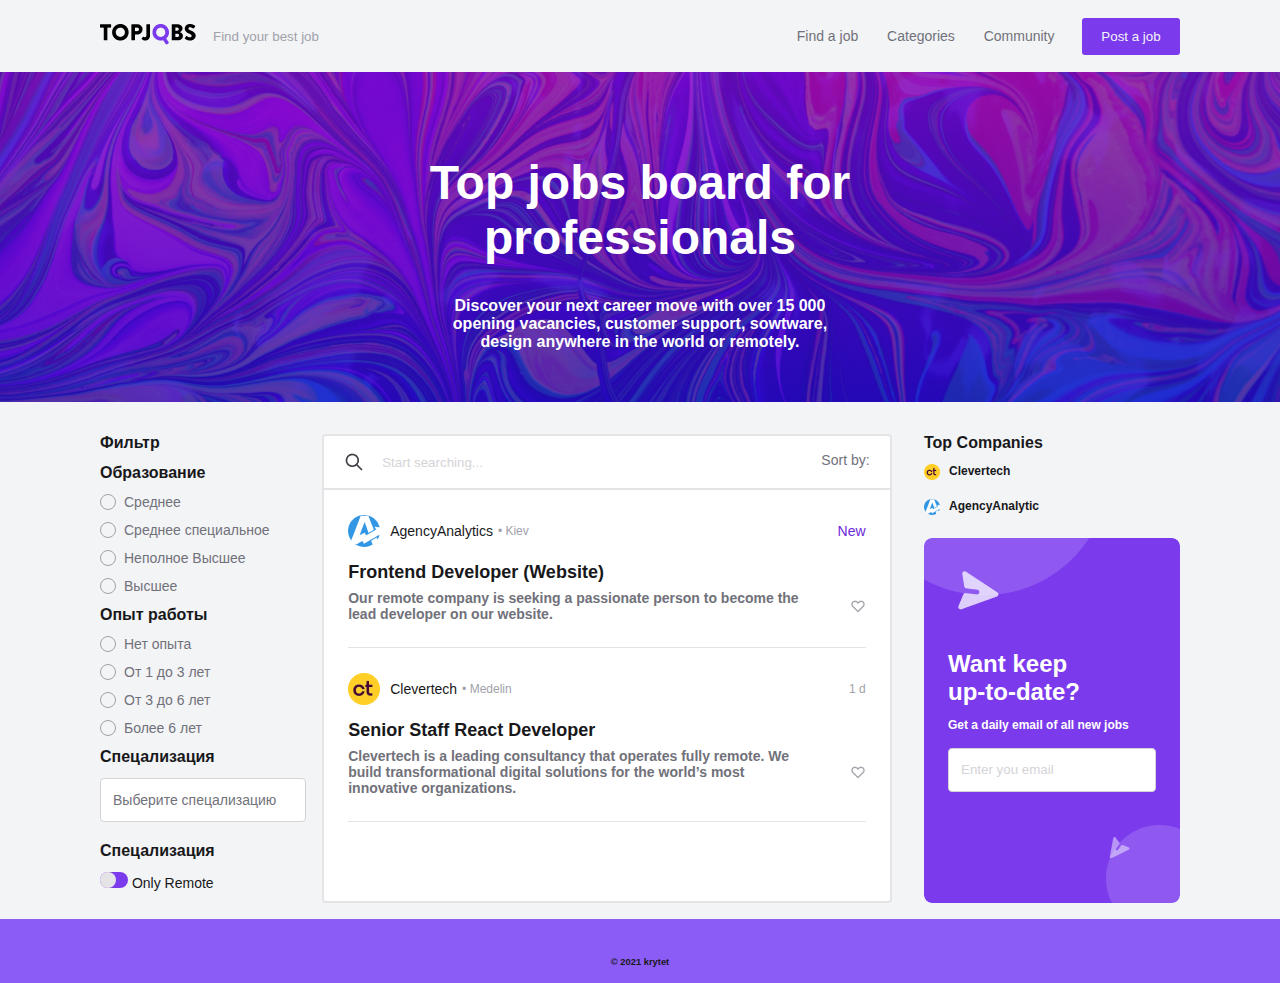
==== index.html @ fb3dc89b "first commit" ====
<!DOCTYPE html>
<html>
    <head>
        <title>Job search</title>
        <meta>
        <link rel="stylesheet" href="style.css">
    </head>
    <body>
        <header>
            <div id="top" class="top">
                <div>
                    <img src="./img/logo.png" alt="logo">
                </div>
                <input type="text" name="search" id="input_search" placeholder="Find your best job">
                <div id="menu" class="menu">
                    <a href="#">Find a job</a>
                    <a href="#">Categories</a>
                    <a href="#">Community</a>
                </div>
                <button>Post a job</button>
            </div>
            <div id="logo" class="logo">
                <div id="slogan" class="slogan">
                    <h1>Top jobs board for professionals</h1>
                    <h5>Discover your next career move with over 15 000 opening 
                        vacancies, customer support, sowtware, design anywhere in 
                        the world or remotely.
                    </h5>
                </div>
                
            </div>

        </header>
        <div id="content" class="content">
            <div id="left_sidebar" class="left_sidebar">
                <h5>Фильтр</h5>
                <h5>Образование</h5>
                <label class="radio_select">
                    <input type="radio" name="education" class="redio_select">
                    <span class="fake"></span>
                    <span>Среднее</span>
                </label>
                <label class="radio_select">
                    <input type="radio" name="education" class="redio_select">
                    <span class="fake"></span>
                    <span>Среднее специальное</span>
                </label>
                <label class="radio_select">
                    <input type="radio" name="education" class="redio_select">
                    <span class="fake"></span>
                    <span>Неполное Высшее</span>
                </label>
                <label class="radio_select">
                    <input type="radio" name="education" class="redio_select">
                    <span class="fake"></span>
                    <span>Высшее</span>
                </label>
                <h5>Опыт работы</h5>
                <label class="radio_select">
                    <input type="radio" name="experience" class="redio_select">
                    <span class="fake"></span>
                    <span>Нет опыта</span>
                </label>
                <label class="radio_select">
                    <input type="radio" name="experience" class="redio_select">
                    <span class="fake"></span>
                    <span>От 1 до 3 лет</span>
                </label>
                <label class="radio_select">
                    <input type="radio" name="experience" class="redio_select">
                    <span class="fake"></span>
                    <span>От 3 до 6 лет</span>
                </label>
                <label class="radio_select">
                    <input type="radio" name="experience" class="redio_select">
                    <span class="fake"></span>
                    <span>Более 6 лет</span>
                </label>
                <h5>Спецализация</h5>
                <input type="text" name="specialization" id="specialization" placeholder="Выберите спецализацию">
                <h5>Спецализация</h5>
                <label class="select_bolean">
                    <input type="checkbox" name="remote" class="checkbox_bolean">
                    <span class="check_bolean"></span>
                    <span>Only Remote</span>
                </label>
            </div>
            <div id="jobs_block" class="jobs_block">
                
                <div id="search" class="search">
                    <img src="./img/search.png" alt="search">
                    <input type="text" name="search" id="input_search" placeholder="Start searching...">
                    <div id="sort" class="sort">Sort by:</div>
                </div>
                <div id="jobs_list" class="jobs_list">
                    <div id="job_info" class="job_info">
                        <div id="name_company" class="name_company">
                            <img src="./img/Avatar.png" alt="Avatar">
                            <div id="name_com" class="name_com">AgencyAnalytics</div>
                            <div id="city" class="city">• Kiev</div>
                            <div id="data_age" class="new">New</div>
                        </div>
                        <div id="name_job" class="name_job">
                            <h2>Frontend Developer (Website)</h2>
                        </div>
                        <div id="description" class="description">
                            <h3>Our remote company is seeking a passionate 
                                person to become the lead developer on our website.
                            </h3>
                            <img src="./img/heart.png" alt="heart">
                        </div>
                    </div>
                    <div id="job_info" class="job_info">
                        <div id="name_company" class="name_company">
                            <img src="./img/avatar_comp_1.png" alt="Avatar">
                            <div id="name_com" class="name_com">Clevertech</div>
                            <div id="city" class="city">• Medelin</div>
                            <div id="data_age" class="data_age">1 d</div>
                        </div>
                        <div id="name_job" class="name_job">
                            <h2>Senior Staff React Developer</h2>
                        </div>
                        <div id="description" class="description">
                            <h3>Clevertech is a leading consultancy that 
                                operates fully remote. We build 
                                transformational digital solutions for the 
                                world’s most innovative organizations.
                            </h3>
                            <img src="./img/heart.png" alt="heart">
                        </div>
                    </div>
                </div>
            </div>
            
            <div id="right_sidebar" class="right_sidebar">
                <h5>Top Companies</h5>
                <div id="top_company_list" class="top_company_list">
                    <div id="name_short_company" class="name_short_company">
                        <img src="./img/avatar_comp_1.png" alt="logo">
                        <h4>Clevertech</h4>
                    </div>
                    <div id="name_short_company" class="name_short_company">
                        <img src="./img/Avatar.png" alt="logo">
                        <h4>AgencyAnalytic</h4>
                    </div>
                </div>
                <div id="email_mailing" class="email_mailing">
                    <h2>Want keep up-to-date?</h2>
                    <h3>Get a daily email of all new jobs</h3>
                    <input type="email" name="mailing" id="mailing" placeholder="Enter you email">
                </div>
            </div>
        </div>
        <footer>
            <h6>© 2021 krytet</h6>

        </footer>
    </body>
</html>
---- style.css ----
body{
    margin: 0px;
    background-color: #F3F4F6;
    font-size: 14px;
    font-family: 'Helvetica', 'Neue';
    color: #18181B;
}
header{
    display: flex;
    flex-direction: column;
}
.top{
    display: flex;
    flex-direction: row;
    height: 37px;
    padding: 17.5px 100px;
    align-items: center;
}
.top input {
    flex-grow: 1;
    background: none;
    border: none;
    margin-left: 15px;
}
.top input::placeholder{
    color: #A1A1AA;
}
.top a {
    color: #71717A;
    text-decoration: none;
    font-size: 14px;
    font-family: 'Helvetica', 'Neue';
    margin-left: 25px;
}
.top button{
    background-color: #7C3AED;
    color: #F3F4F6;
    border: none;
    border-radius: 3px;
    height: 37px;
    width: 98px;
    padding: 0;
    margin-left: 27.5px;
}
input:focus{
    outline: none;
}
h5 {
    margin: 0px;
}

.logo {
    background-image: url("./img/background.png");
    background-size: cover;
    display: flex;
    flex-direction: column;
    text-align: center;
    height: 330px;

}
.slogan {
    margin: auto;
    color: #FFFFFF;
}
.slogan h1 {
    font-size: 48px;
    max-width: 584px;
}
.slogan h5 {
    max-width: 410px;
    font-size: 16px;
    margin: auto;
}
.content{
    display: grid;
    grid-template-columns: 1fr 3fr 1fr ;
    grid-column-gap: 3%;
    padding-top: 32px;
    padding-left: 100px;
    padding-right: 100px;
}

.left_sidebar h5 {
    color: #18181B;
    font-size: 16px;
    margin-bottom: 12px;
}

.radio_select {
    display: grid;
    grid-template-columns: 16px auto;
    grid-column-gap: 8px;
    text-align: left;
    color: #71717A;
    font-size: 14px;
    padding-bottom: 12px;
}

.radio_select input {
    display: none;
}

.fake {
    height: 14px;
    width: 14px;
    border: 1px solid #A1A1AA;
    border-radius: 50%;
    transition: 1s;
    position: relative;
}
.fake:hover {
    border: 1px solid #5c5c5c;
    transition: 0.2s;
}
.fake::before {
    content: "";
    position: absolute;
    top: 50%;
    left: 50%;
    transform: translate(-50%, -50%);
    display: block;
    height: 3px;
    width: 3px;
    border-radius: 50%;
    border: 6px solid #7C3AED;
    transition: 0.5s;
    opacity: 0;
}
.redio_select:checked + .fake::before {
    opacity: 1;
}

.left_sidebar input {
    width: 100%;
    height: 40px;
    border-radius: 4px;
    border: 1px solid #D4D4D8;
    padding-left: 12px;
    font-size: 14px;
    margin-bottom: 20px;
}
.left_sidebar input::placeholder {
    color: #71717A;
}

.select_bolean  {
    display: inline;
}
.checkbox_bolean {
    display: none;
}
.check_bolean {
    display: inline-block;
    height: 16px;
    width: 28px;
    border-radius: 8px;
    background-color: #7C3AED;
    transition: 1s;
}
.check_bolean::before {
    content: "";
    display: block;
    position: relative;
    height: 16px;
    width: 16px;
    border-radius: 50%;
    background-color: #E4E4E7;
    left: 0%;
    opacity: 1;
    transition: 1s;
}
.checkbox_bolean:checked + .check_bolean::before {
    background-color: #7C3AED;
    left: 12px;
}
.checkbox_bolean:checked + .check_bolean {
    background-color: #E4E4E7;
}



.jobs_block {
    background-color: white;
    border: 2px solid #E4E4E7;
    border-radius: 4px;
}
.search {
    display: flex;
    flex-direction: row;
    padding: 16px 20px;
    border-bottom: 2px solid #E4E4E7;
}
.search input {
    flex-grow: 1;
    color:  #71717A;
    border: none;
    margin-left: 16px;
}
input::placeholder {
    color: #D4D4D8; 
}
.sort {
    color: #71717A;
}

.job_info {
    min-height: 100px;
    margin: 25px 24px;
    display: flex;
    flex-direction: column;
    border-bottom: 1px solid #E4E4E7;
}

.name_company {
    display: flex;
    flex-direction: row;
    align-items: center;
}
.name_company img {
    height: 32px;
    width: 32px;
}
.name_com {
    font-size: 14px;
    padding-left: 10px;
}
.city {
    flex-grow: 1;
    color: #A1A1AA;
    font-size: 12px;
    padding-left: 5px;
}
.data_age {
    color: #A1A1AA;
    font-size: 12px;
    padding-left: 5px;
}
.new {
    color: #6D28D9;
}

.name_job h2 {
    font-size: 18px;
    margin-bottom: 7px;
}

.description {
    display: flex;
    flex-direction: row;
    margin-bottom: 25px;

}
.description h3 {
    color: #71717A;
    font-size: 14px;
    flex-grow: 1;
    
    margin: 0px;
}
.description img {
    height: 16px;
    width: 16px;
    margin-left: 35px;
    margin-top: auto;
    margin-bottom: auto;
}

.right_sidebar {
    display: flex;
    flex-direction: column;
    min-width: 256px;
}
.right_sidebar h5 {
    font-size: 16px;
}

.name_short_company{
    display: flex;
    flex-direction: row;
    align-items: center;
    margin-top: 12px;
}
.name_short_company img {
    height: 16px;
    width: 16px;
    margin-bottom: auto;
}
.name_short_company h4 {
    font-size: 12px;
    margin-top: 0px;
    margin-left: 9px;
    margin-bottom: 9px;

}

.email_mailing {
    background-image: url("./img/Email.png");
    border-radius: 8px;
    height: 365px;
    width: 256px;
    display: flex;
    flex-direction: column;
    margin: 0px;
    vertical-align: middle;
    color: white;
    margin-top: 16px;
}
.email_mailing h2 {
    font-size: 24px;
    margin-top: auto;
    margin-left: 24px;
    margin-right: 24px;
    margin-bottom: 0px;
    width: 150px;
}
.email_mailing h3 {
    font-size: 12px;
    margin-left: 24px;
    margin-right: 24px;
    margin-bottom: 16px;
    width: 190px;
}
.email_mailing input {
    border-radius: 4px;
    border: 1px solid #D4D4D8;
    margin-left: 24px;
    margin-right: 24px;
    height: 40px;
    padding-left: 12px;
    margin-bottom: auto;
}

footer{
    text-align: center;
    background-color: #8B5CF6;
    margin-top: 16px;
    padding-top: 16px;
    padding-bottom: 16px;
}
footer h6 {
    margin-bottom: 0px;
}
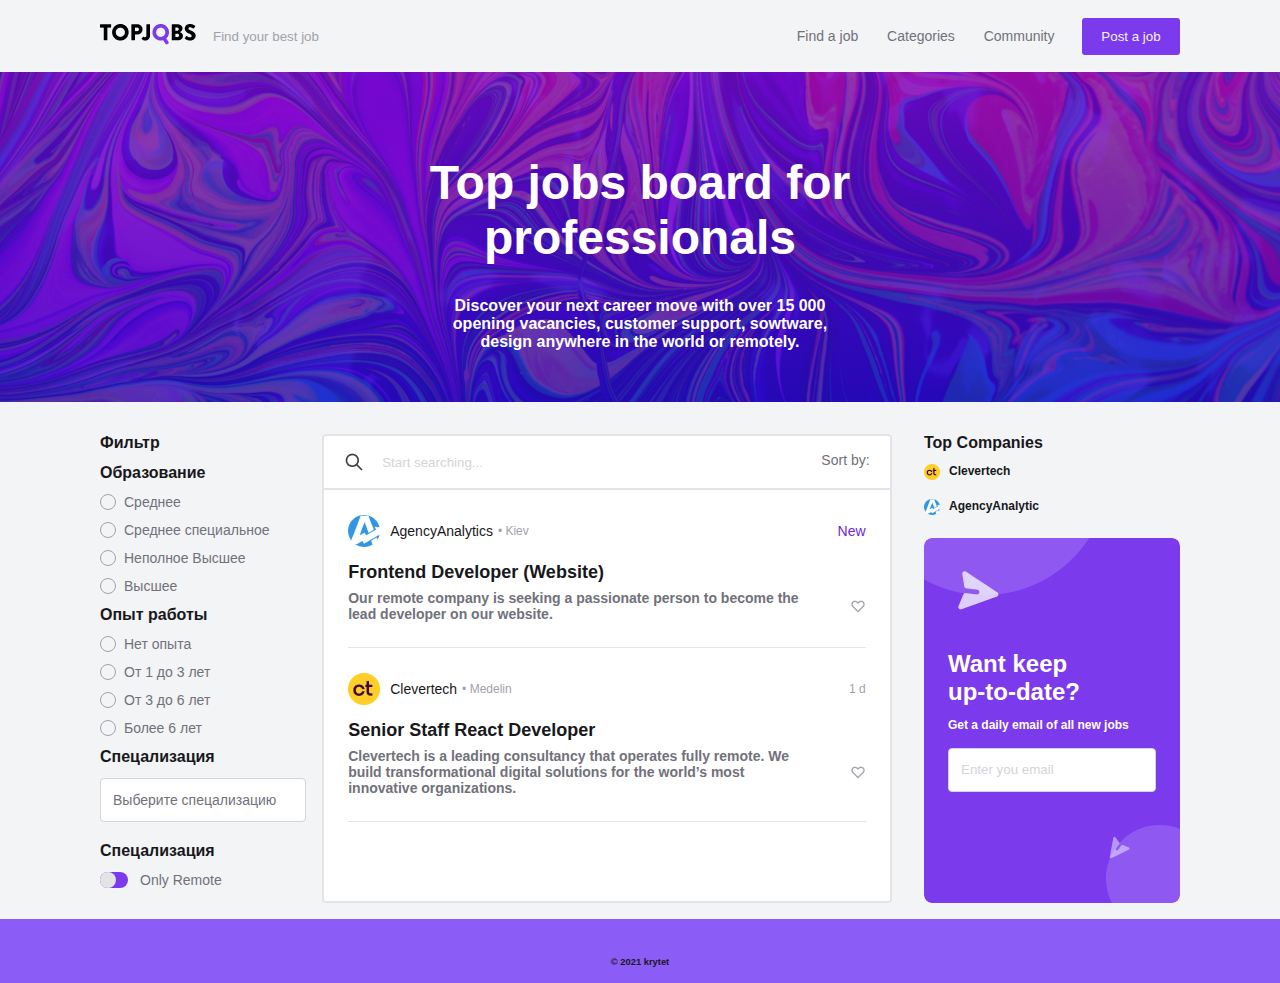
==== commit 3707f764: "add icon" ====
--- a/index.html
+++ b/index.html
@@ -4,6 +4,7 @@
         <title>Job search</title>
         <meta>
         <link rel="stylesheet" href="style.css">
+        <link rel="shortcut icon" href="./img/icon.ico" />
     </head>
     <body>
         <header>
@@ -82,7 +83,7 @@
                 <label class="select_bolean">
                     <input type="checkbox" name="remote" class="checkbox_bolean">
                     <span class="check_bolean"></span>
-                    <span>Only Remote</span>
+                    <span class="text">Only Remote</span>
                 </label>
             </div>
             <div id="jobs_block" class="jobs_block">
--- a/style.css
+++ b/style.css
@@ -146,6 +146,14 @@
 .select_bolean  {
     display: inline;
 }
+
+.select_bolean .text {
+    position:absolute;
+    padding-left: 12px;
+    color: #71717A;
+    vertical-align: middle;
+}
+
 .checkbox_bolean {
     display: none;
 }
@@ -179,6 +187,7 @@
 
 
 
+
 .jobs_block {
     background-color: white;
     border: 2px solid #E4E4E7;
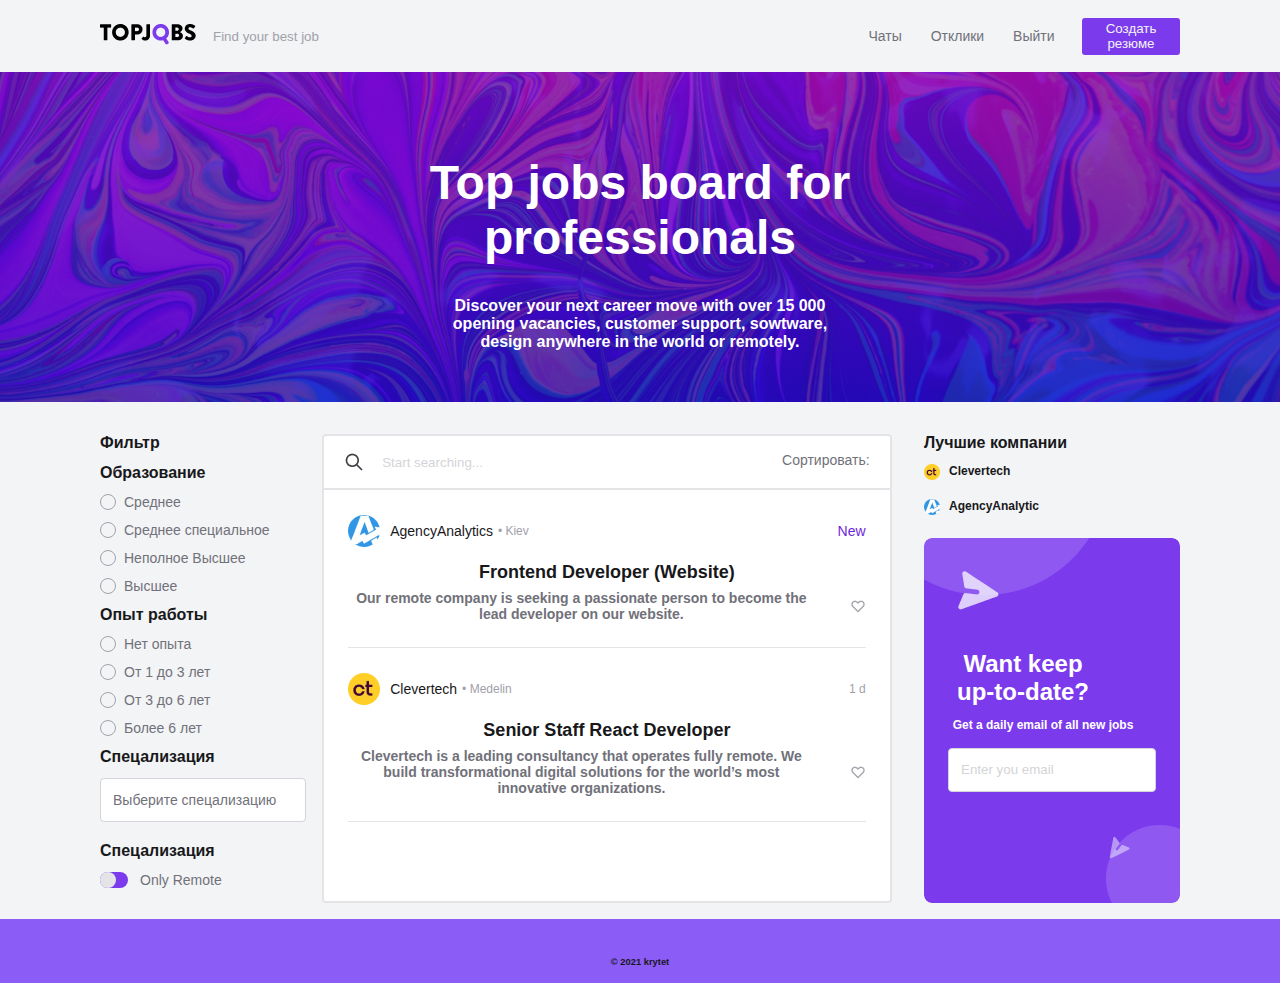
==== commit 7f8280f4: "add detail page" ====
--- a/index.html
+++ b/index.html
@@ -3,7 +3,7 @@
     <head>
         <title>Job search</title>
         <meta>
-        <link rel="stylesheet" href="style.css">
+        <link rel="stylesheet" href="./css/style.css">
         <link rel="shortcut icon" href="./img/icon.ico" />
     </head>
     <body>
@@ -14,11 +14,11 @@
                 </div>
                 <input type="text" name="search" id="input_search" placeholder="Find your best job">
                 <div id="menu" class="menu">
-                    <a href="#">Find a job</a>
-                    <a href="#">Categories</a>
-                    <a href="#">Community</a>
+                    <a href="#">Чаты</a>
+                    <a href="#">Отклики</a>
+                    <a href="#">Выйти</a>
                 </div>
-                <button>Post a job</button>
+                <button>Создать резюме</button>
             </div>
             <div id="logo" class="logo">
                 <div id="slogan" class="slogan">
@@ -91,7 +91,7 @@
                 <div id="search" class="search">
                     <img src="./img/search.png" alt="search">
                     <input type="text" name="search" id="input_search" placeholder="Start searching...">
-                    <div id="sort" class="sort">Sort by:</div>
+                    <div id="sort" class="sort">Сортировать:</div>
                 </div>
                 <div id="jobs_list" class="jobs_list">
                     <div id="job_info" class="job_info">
@@ -134,7 +134,7 @@
             </div>
             
             <div id="right_sidebar" class="right_sidebar">
-                <h5>Top Companies</h5>
+                <h5>Лучшие компании</h5>
                 <div id="top_company_list" class="top_company_list">
                     <div id="name_short_company" class="name_short_company">
                         <img src="./img/avatar_comp_1.png" alt="logo">
--- a/css/style.css
+++ b/css/style.css
@@ -0,0 +1,460 @@
+body{
+    margin: 0px;
+    background-color: #F3F4F6;
+    font-size: 14px;
+    font-family: 'Helvetica', 'Neue';
+    color: #18181B;
+}
+
+/*Настройка шапки сайта*/
+header{
+    display: flex;
+    flex-direction: column;
+}
+.top{
+    display: flex;
+    flex-direction: row;
+    height: 37px;
+    padding: 17.5px 100px;
+    align-items: center;
+}
+.top input {
+    flex-grow: 1;
+    background: none;
+    border: none;
+    margin-left: 15px;
+}
+.top input::placeholder{
+    color: #A1A1AA;
+}
+.top a {
+    color: #71717A;
+    text-decoration: none;
+    font-size: 14px;
+    font-family: 'Helvetica', 'Neue';
+    margin-left: 25px;
+}
+.top button{
+    background-color: #7C3AED;
+    color: #F3F4F6;
+    border: none;
+    border-radius: 3px;
+    height: 37px;
+    width: 98px;
+    padding: 0;
+    margin-left: 27.5px;
+}
+input:focus{
+    outline: none;
+}
+h5 {
+    margin: 0px;
+}
+
+/*Настройка логотипа блока*/
+.logo {
+    background-image: url("../img/background.png");
+    background-size: cover;
+    display: flex;
+    flex-direction: column;
+    text-align: center;
+    height: 330px;
+}
+.slogan {
+    margin: auto;
+    color: #FFFFFF;
+}
+.slogan h1 {
+    font-size: 48px;
+    max-width: 584px;
+}
+.slogan h5 {
+    max-width: 410px;
+    font-size: 16px;
+    margin: auto;
+}
+/*Нстройка основной информации*/
+.content{
+    display: grid;
+    grid-template-columns: 1fr 3fr 1fr ;
+    grid-column-gap: 3%;
+    padding-top: 32px;
+    padding-left: 100px;
+    padding-right: 100px;
+}
+/*Настрока левого бара*/
+.left_sidebar h5 {
+    color: #18181B;
+    font-size: 16px;
+    margin-bottom: 12px;
+}
+
+.radio_select {
+    display: grid;
+    grid-template-columns: 16px auto;
+    grid-column-gap: 8px;
+    text-align: left;
+    color: #71717A;
+    font-size: 14px;
+    padding-bottom: 12px;
+}
+
+.radio_select input {
+    display: none;
+}
+
+.fake {
+    height: 14px;
+    width: 14px;
+    border: 1px solid #A1A1AA;
+    border-radius: 50%;
+    transition: 1s;
+    position: relative;
+}
+.fake:hover {
+    border: 1px solid #5c5c5c;
+    transition: 0.2s;
+}
+.fake::before {
+    content: "";
+    position: absolute;
+    top: 50%;
+    left: 50%;
+    transform: translate(-50%, -50%);
+    display: block;
+    height: 3px;
+    width: 3px;
+    border-radius: 50%;
+    border: 6px solid #7C3AED;
+    transition: 0.5s;
+    opacity: 0;
+}
+.redio_select:checked + .fake::before {
+    opacity: 1;
+}
+
+.left_sidebar input {
+    width: 100%;
+    height: 40px;
+    border-radius: 4px;
+    border: 1px solid #D4D4D8;
+    padding-left: 12px;
+    font-size: 14px;
+    margin-bottom: 20px;
+}
+.left_sidebar input::placeholder {
+    color: #71717A;
+}
+
+.select_bolean  {
+    display: inline;
+}
+
+.select_bolean .text {
+    position:absolute;
+    padding-left: 12px;
+    color: #71717A;
+    vertical-align: middle;
+}
+
+.checkbox_bolean {
+    display: none;
+}
+.check_bolean {
+    display: inline-block;
+    height: 16px;
+    width: 28px;
+    border-radius: 8px;
+    background-color: #7C3AED;
+    transition: 1s;
+}
+.check_bolean::before {
+    content: "";
+    display: block;
+    position: relative;
+    height: 16px;
+    width: 16px;
+    border-radius: 50%;
+    background-color: #E4E4E7;
+    left: 0%;
+    opacity: 1;
+    transition: 1s;
+}
+.checkbox_bolean:checked + .check_bolean::before {
+    background-color: #7C3AED;
+    left: 12px;
+}
+.checkbox_bolean:checked + .check_bolean {
+    background-color: #E4E4E7;
+}
+
+
+
+/*Настройка блока вакансий*/ 
+.jobs_block {
+    background-color: white;
+    border: 2px solid #E4E4E7;
+    border-radius: 4px;
+}
+.search {
+    display: flex;
+    flex-direction: row;
+    padding: 16px 20px;
+    border-bottom: 2px solid #E4E4E7;
+}
+.search input {
+    flex-grow: 1;
+    color:  #71717A;
+    border: none;
+    margin-left: 16px;
+}
+input::placeholder {
+    color: #D4D4D8; 
+}
+.sort {
+    color: #71717A;
+}
+
+.job_info {
+    min-height: 100px;
+    margin: 25px 24px;
+    display: flex;
+    flex-direction: column;
+    border-bottom: 1px solid #E4E4E7;
+}
+
+.name_company {
+    display: flex;
+    flex-direction: row;
+    align-items: center;
+}
+.name_company img {
+    height: 32px;
+    width: 32px;
+}
+.name_com {
+    font-size: 14px;
+    padding-left: 10px;
+}
+.city {
+    flex-grow: 1;
+    color: #A1A1AA;
+    font-size: 12px;
+    padding-left: 5px;
+}
+.data_age {
+    color: #A1A1AA;
+    font-size: 12px;
+    padding-left: 5px;
+}
+.new {
+    color: #6D28D9;
+}
+
+.name_job h2 {
+    font-size: 18px;
+    margin-bottom: 7px;
+}
+
+.description {
+    display: flex;
+    flex-direction: row;
+    margin-bottom: 25px;
+
+}
+.description h3 {
+    color: #71717A;
+    font-size: 14px;
+    flex-grow: 1;
+    
+    margin: 0px;
+}
+.description img {
+    height: 16px;
+    width: 16px;
+    margin-left: 35px;
+    margin-top: auto;
+    margin-bottom: auto;
+}
+
+/*Настройка правого бара*/
+.right_sidebar {
+    display: flex;
+    flex-direction: column;
+    min-width: 256px;
+}
+.right_sidebar h5 {
+    font-size: 16px;
+}
+
+.name_short_company{
+    display: flex;
+    flex-direction: row;
+    align-items: center;
+    margin-top: 12px;
+}
+.name_short_company img {
+    height: 16px;
+    width: 16px;
+    margin-bottom: auto;
+}
+.name_short_company h4 {
+    font-size: 12px;
+    margin-top: 0px;
+    margin-left: 9px;
+    margin-bottom: 9px;
+
+}
+
+.email_mailing {
+    background-image: url("../img/Email.png");
+    border-radius: 8px;
+    height: 365px;
+    width: 256px;
+    display: flex;
+    flex-direction: column;
+    margin: 0px;
+    vertical-align: middle;
+    color: white;
+    margin-top: 16px;
+}
+.email_mailing h2 {
+    font-size: 24px;
+    margin-top: auto;
+    margin-left: 24px;
+    margin-right: 24px;
+    margin-bottom: 0px;
+    width: 150px;
+}
+.email_mailing h3 {
+    font-size: 12px;
+    margin-left: 24px;
+    margin-right: 24px;
+    margin-bottom: 16px;
+    width: 190px;
+}
+.email_mailing input {
+    border-radius: 4px;
+    border: 1px solid #D4D4D8;
+    margin-left: 24px;
+    margin-right: 24px;
+    height: 40px;
+    padding-left: 12px;
+    margin-bottom: auto;
+}
+
+/*Настройка футтера*/
+footer{
+    text-align: center;
+    background-color: #8B5CF6;
+    margin-top: 16px;
+    padding-top: 16px;
+    padding-bottom: 16px;
+}
+footer h6 {
+    margin-bottom: 0px;
+}
+
+
+/* 
+            для index.html
+*/
+
+
+
+
+
+
+/*
+            для detail
+*/
+.content-detail-jobs {
+    display: grid;
+    grid-template-areas: "left right";
+    grid-column-gap: 30px;
+    align-items: center;
+    align-self:center;
+    align-content: center;
+    justify-self: center;
+    justify-content: center;
+    margin-bottom: 15px; 
+    margin-top: 30px; 
+
+}
+
+/* Блок вывода информации о вакансии */
+.view-detail-vacancy {
+    grid-area: 'left';
+    width: 700px;
+    vertical-align: top;
+    min-height: 1px;
+    padding-left: 15px;
+    padding-right: 15px;
+    border: 1px dotted #939;
+
+    background-color: white;
+    border: 2px solid #E4E4E7;
+    border-radius: 10px;
+}
+
+.view-detail-vacancy h1, h2, h3 {
+    text-align: center;
+}
+
+.view-detail-vacancy h2 {
+    color: #71717a7c;
+}
+
+.view-detail-vacancy .list-skills {
+    display: flex;
+    flex-wrap: wrap;
+    justify-content: center;
+}
+.list-skills span {
+    background-color: rgb(202, 138, 218);
+    border: 1px solid #E4E4E7;
+    border-radius: 10px;
+    padding: 5px;
+    margin: 5px;
+}
+
+/* Блок вывода информации о комании */
+.company-info-and-skills {
+    width: 300px;
+    color: #18181B;
+    font-size: 16px;
+    margin-bottom: 12px;
+    align-items: center;
+    align-self:center;
+    align-content: center;
+    text-align: center;
+}
+
+.response-vacancy {
+    background-color: rgb(202, 138, 218);
+    border: 1px solid #E4E4E7;
+    border-radius: 5px;
+    text-decoration: none;
+    padding: 10px;
+    color: black;
+    margin: 10px;
+
+}
+.response-vacancy:hover { 
+    text-decoration: none;
+    color: #F3F4F6;
+    transition: 0.5s;
+}
+
+.requirements-list-for-job {
+    font-size: 14px;
+    color: #71717a;
+}
+
+.requirements-list-for-job span {
+    color: black;
+    font-size: 14px;
+    font-style: italic;
+}
+
+
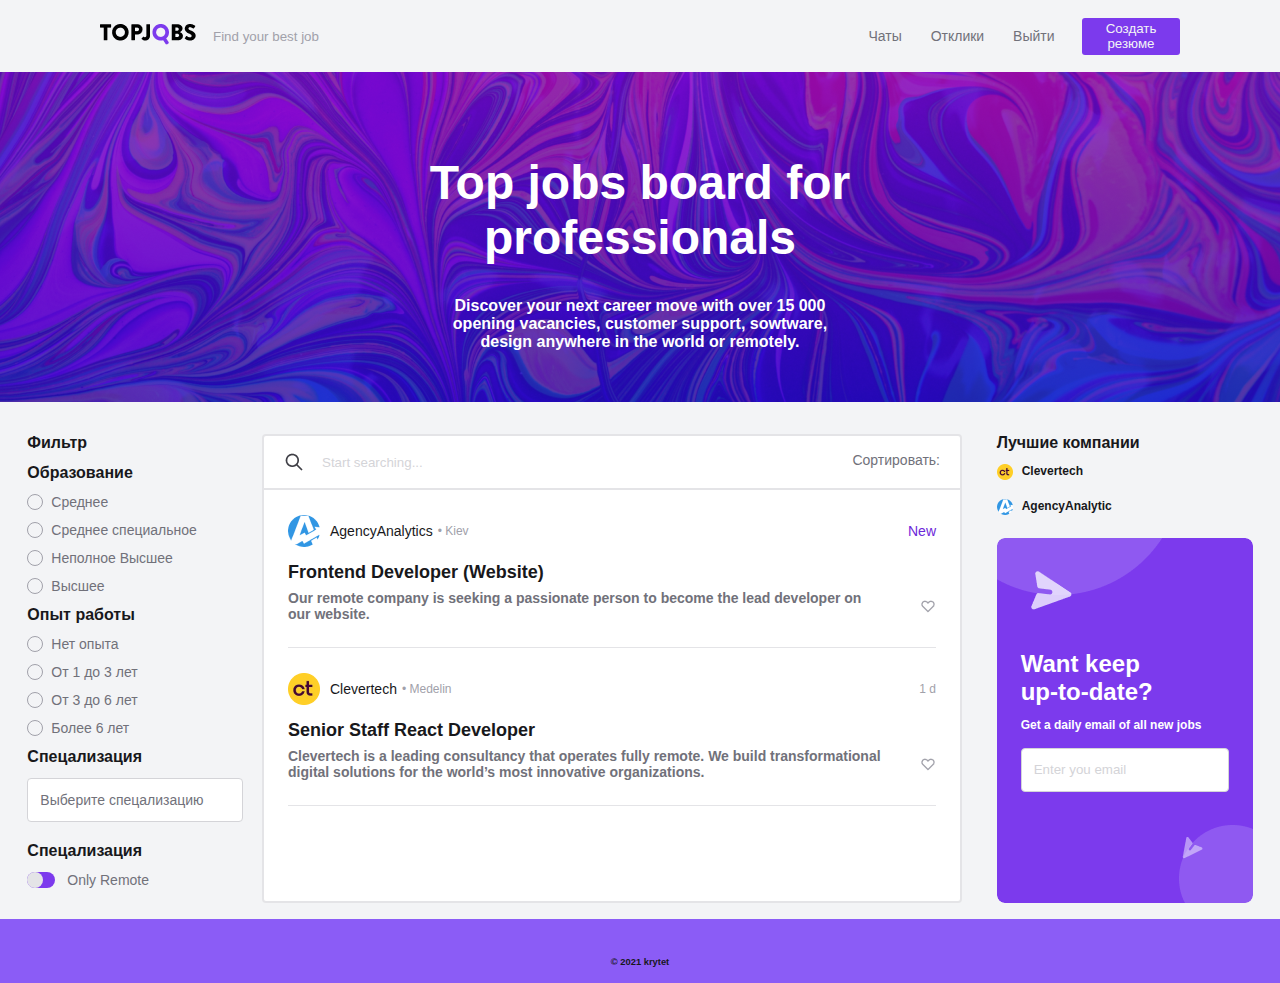
==== commit b4ede9ae: "delete extra margins in index.html and style.css" ====
--- a/index.html
+++ b/index.html
@@ -28,9 +28,7 @@
                         the world or remotely.
                     </h5>
                 </div>
-                
             </div>
-
         </header>
         <div id="content" class="content">
             <div id="left_sidebar" class="left_sidebar">
@@ -132,7 +130,6 @@
                     </div>
                 </div>
             </div>
-            
             <div id="right_sidebar" class="right_sidebar">
                 <h5>Лучшие компании</h5>
                 <div id="top_company_list" class="top_company_list">
@@ -154,7 +151,6 @@
         </div>
         <footer>
             <h6>© 2021 krytet</h6>
-
         </footer>
     </body>
 </html>--- a/css/style.css
+++ b/css/style.css
@@ -11,6 +11,7 @@
     display: flex;
     flex-direction: column;
 }
+
 .top{
     display: flex;
     flex-direction: row;
@@ -18,15 +19,18 @@
     padding: 17.5px 100px;
     align-items: center;
 }
+
 .top input {
     flex-grow: 1;
     background: none;
     border: none;
     margin-left: 15px;
 }
+
 .top input::placeholder{
     color: #A1A1AA;
 }
+
 .top a {
     color: #71717A;
     text-decoration: none;
@@ -34,6 +38,7 @@
     font-family: 'Helvetica', 'Neue';
     margin-left: 25px;
 }
+
 .top button{
     background-color: #7C3AED;
     color: #F3F4F6;
@@ -44,9 +49,11 @@
     padding: 0;
     margin-left: 27.5px;
 }
+
 input:focus{
     outline: none;
 }
+
 h5 {
     margin: 0px;
 }
@@ -60,28 +67,33 @@
     text-align: center;
     height: 330px;
 }
+
 .slogan {
     margin: auto;
     color: #FFFFFF;
 }
+
 .slogan h1 {
     font-size: 48px;
     max-width: 584px;
 }
+
 .slogan h5 {
     max-width: 410px;
     font-size: 16px;
     margin: auto;
 }
+
 /*Нстройка основной информации*/
 .content{
     display: grid;
-    grid-template-columns: 1fr 3fr 1fr ;
+    grid-template-columns: 200px 700px 256px ;
     grid-column-gap: 3%;
     padding-top: 32px;
-    padding-left: 100px;
-    padding-right: 100px;
-}
+    justify-content: center;
+    justify-self:center;
+}
+
 /*Настрока левого бара*/
 .left_sidebar h5 {
     color: #18181B;
@@ -111,10 +123,12 @@
     transition: 1s;
     position: relative;
 }
+
 .fake:hover {
     border: 1px solid #5c5c5c;
     transition: 0.2s;
 }
+
 .fake::before {
     content: "";
     position: absolute;
@@ -129,6 +143,7 @@
     transition: 0.5s;
     opacity: 0;
 }
+
 .redio_select:checked + .fake::before {
     opacity: 1;
 }
@@ -142,6 +157,7 @@
     font-size: 14px;
     margin-bottom: 20px;
 }
+
 .left_sidebar input::placeholder {
     color: #71717A;
 }
@@ -160,6 +176,7 @@
 .checkbox_bolean {
     display: none;
 }
+
 .check_bolean {
     display: inline-block;
     height: 16px;
@@ -168,6 +185,7 @@
     background-color: #7C3AED;
     transition: 1s;
 }
+
 .check_bolean::before {
     content: "";
     display: block;
@@ -180,10 +198,12 @@
     opacity: 1;
     transition: 1s;
 }
+
 .checkbox_bolean:checked + .check_bolean::before {
     background-color: #7C3AED;
     left: 12px;
 }
+
 .checkbox_bolean:checked + .check_bolean {
     background-color: #E4E4E7;
 }
@@ -196,21 +216,25 @@
     border: 2px solid #E4E4E7;
     border-radius: 4px;
 }
+
 .search {
     display: flex;
     flex-direction: row;
     padding: 16px 20px;
     border-bottom: 2px solid #E4E4E7;
 }
+
 .search input {
     flex-grow: 1;
     color:  #71717A;
     border: none;
     margin-left: 16px;
 }
+
 input::placeholder {
     color: #D4D4D8; 
 }
+
 .sort {
     color: #71717A;
 }
@@ -228,25 +252,30 @@
     flex-direction: row;
     align-items: center;
 }
+
 .name_company img {
     height: 32px;
     width: 32px;
 }
+
 .name_com {
     font-size: 14px;
     padding-left: 10px;
 }
+
 .city {
     flex-grow: 1;
     color: #A1A1AA;
     font-size: 12px;
     padding-left: 5px;
 }
+
 .data_age {
     color: #A1A1AA;
     font-size: 12px;
     padding-left: 5px;
 }
+
 .new {
     color: #6D28D9;
 }
@@ -262,6 +291,7 @@
     margin-bottom: 25px;
 
 }
+
 .description h3 {
     color: #71717A;
     font-size: 14px;
@@ -269,6 +299,7 @@
     
     margin: 0px;
 }
+
 .description img {
     height: 16px;
     width: 16px;
@@ -283,6 +314,7 @@
     flex-direction: column;
     min-width: 256px;
 }
+
 .right_sidebar h5 {
     font-size: 16px;
 }
@@ -293,11 +325,13 @@
     align-items: center;
     margin-top: 12px;
 }
+
 .name_short_company img {
     height: 16px;
     width: 16px;
     margin-bottom: auto;
 }
+
 .name_short_company h4 {
     font-size: 12px;
     margin-top: 0px;
@@ -318,6 +352,7 @@
     color: white;
     margin-top: 16px;
 }
+
 .email_mailing h2 {
     font-size: 24px;
     margin-top: auto;
@@ -326,6 +361,7 @@
     margin-bottom: 0px;
     width: 150px;
 }
+
 .email_mailing h3 {
     font-size: 12px;
     margin-left: 24px;
@@ -333,6 +369,7 @@
     margin-bottom: 16px;
     width: 190px;
 }
+
 .email_mailing input {
     border-radius: 4px;
     border: 1px solid #D4D4D8;
@@ -397,7 +434,15 @@
     border-radius: 10px;
 }
 
-.view-detail-vacancy h1, h2, h3 {
+.view-detail-vacancy h1 {
+    text-align: center;
+}
+
+.view-detail-vacancy h2 {
+    text-align: center;
+}
+
+.view-detail-vacancy h3 {
     text-align: center;
 }
 
@@ -410,6 +455,7 @@
     flex-wrap: wrap;
     justify-content: center;
 }
+
 .list-skills span {
     background-color: rgb(202, 138, 218);
     border: 1px solid #E4E4E7;
@@ -456,5 +502,3 @@
     font-size: 14px;
     font-style: italic;
 }
-
-
